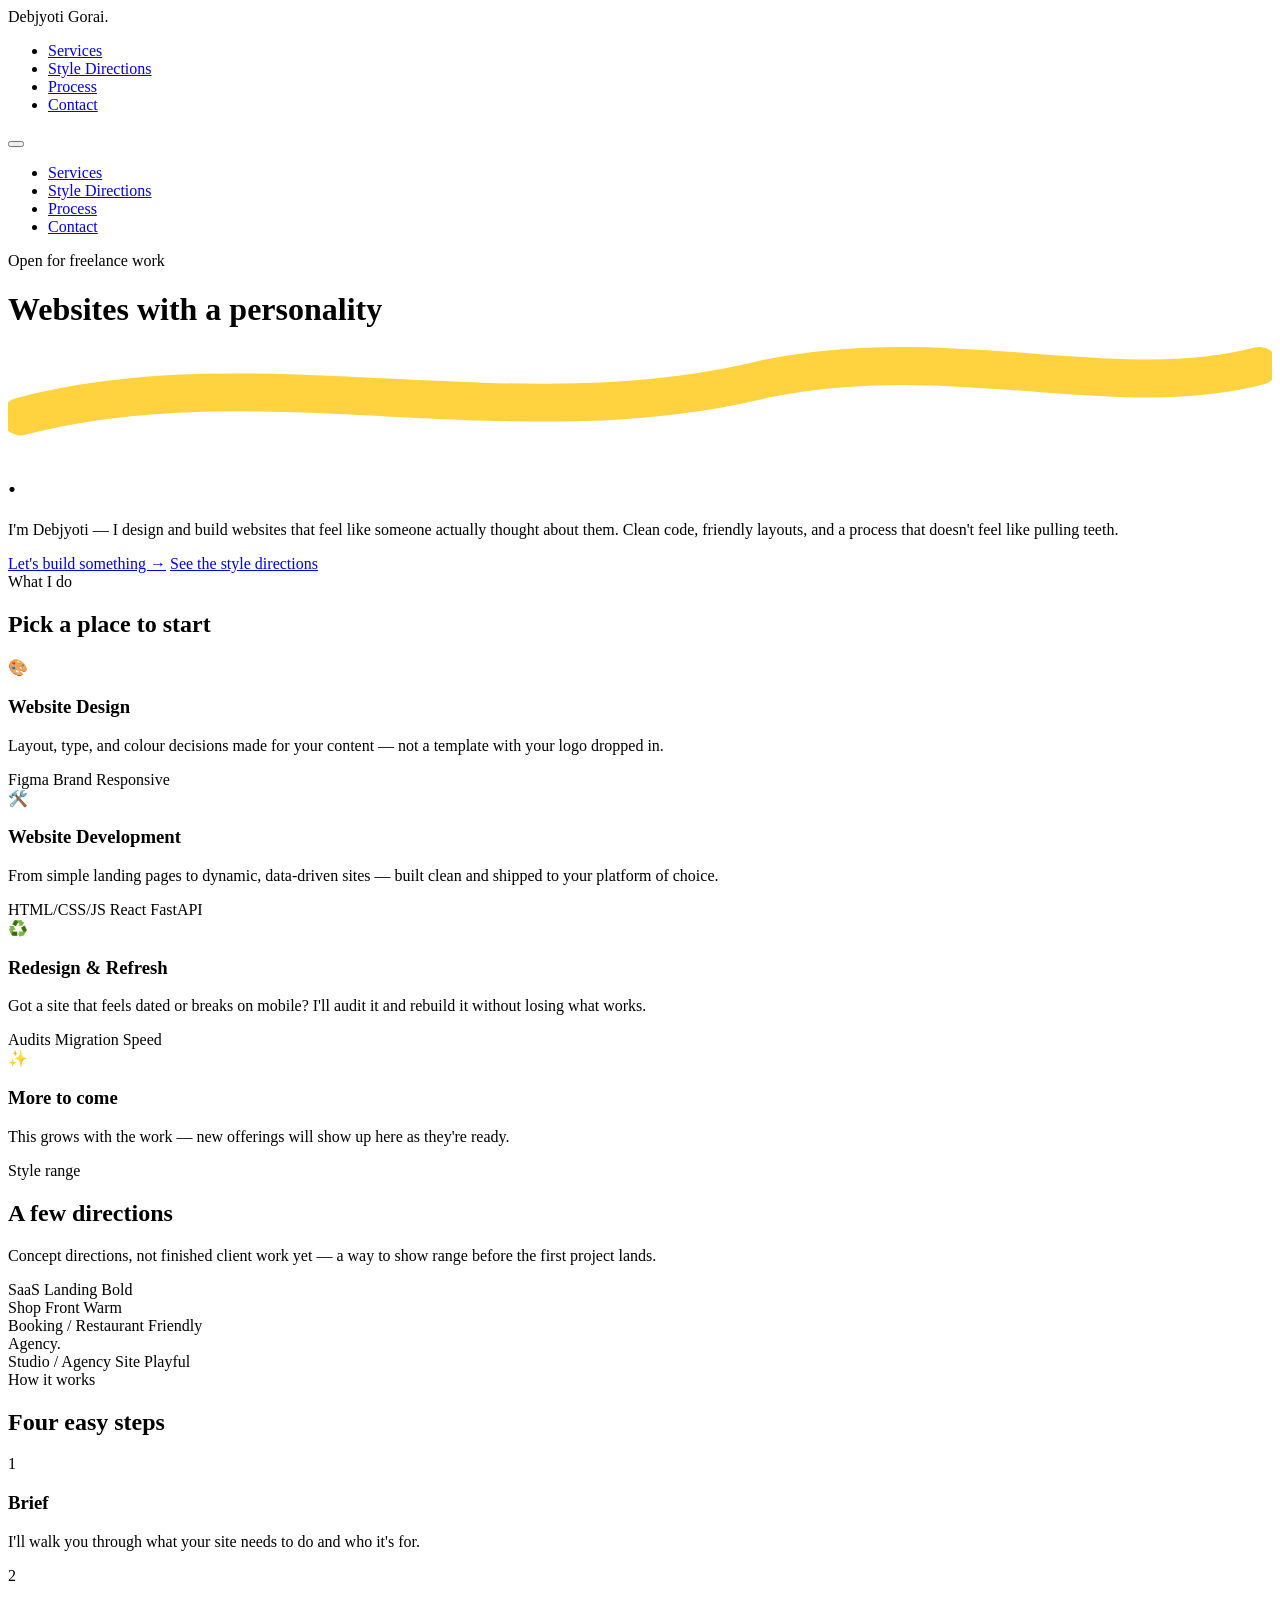
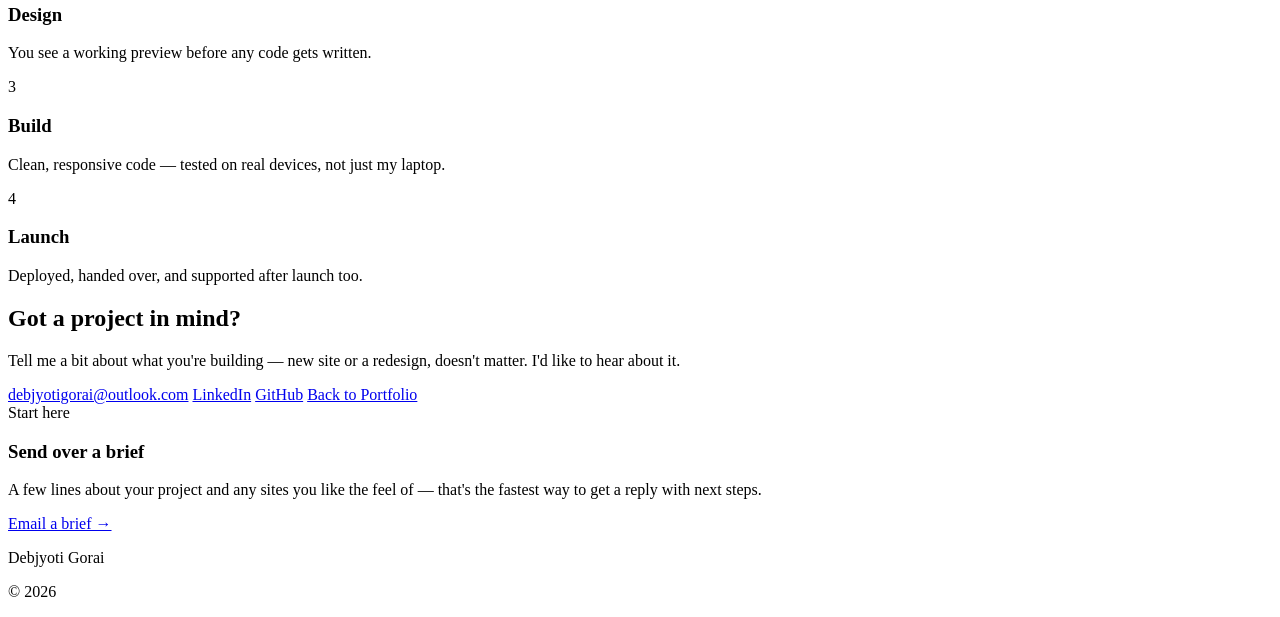
==== hire/index.html @ 3e77bfad "Add initial HTML structure for portfolio site" ====
<!DOCTYPE html>
<html lang="en">
<head>
    <meta charset="UTF-8">
    <meta name="viewport" content="width=device-width, initial-scale=1.0">
    <title>Debjyoti Gorai — Web Design &amp; Development</title>
    <link rel="stylesheet" href="styles.css">
    <link rel="preconnect" href="https://fonts.googleapis.com">
    <link rel="preconnect" href="https://fonts.gstatic.com" crossorigin>
    <link href="https://fonts.googleapis.com/css2?family=Baloo+2:wght@600;700;800&family=Plus+Jakarta+Sans:wght@400;500;600;700&display=swap" rel="stylesheet">
</head>
<body>

    <nav class="site-nav">
        <div class="nav-container">
            <span class="nav-mark">Debjyoti Gorai<span class="mark-dot">.</span></span>

            <ul class="nav-links">
                <li><a href="#services">Services</a></li>
                <li><a href="#directions">Style Directions</a></li>
                <li><a href="#process">Process</a></li>
                <li><a href="#contact">Contact</a></li>
            </ul>

            <button class="nav-hamburger" aria-label="Toggle menu" aria-expanded="false">
                <span></span><span></span><span></span>
            </button>

            <div class="nav-drawer" id="nav-drawer">
                <ul>
                    <li><a href="#services">Services</a></li>
                    <li><a href="#directions">Style Directions</a></li>
                    <li><a href="#process">Process</a></li>
                    <li><a href="#contact">Contact</a></li>
                </ul>
            </div>
        </div>
    </nav>

    <!-- ============================================================
         HERO
         ============================================================ -->
    <header class="hero">
        <div class="hero-blob b1"></div>
        <div class="hero-blob b2"></div>

        <div class="container hero-grid">
            <div>
                <span class="hero-eyebrow"><span class="dot"></span>Open for freelance work</span>
                <h1>
                    Websites with a
                    <span class="scribble-underline">
                        personality
                        <svg viewBox="0 0 200 20" preserveAspectRatio="none"><path d="M2,14 C40,4 80,18 120,8 C150,2 175,12 198,6" fill="none" stroke="#FFD23F" stroke-width="6" stroke-linecap="round"/></svg>
                    </span>.
                </h1>
                <p class="hero-sub">
                    I'm Debjyoti — I design and build websites that feel like
                    someone actually thought about them. Clean code, friendly
                    layouts, and a process that doesn't feel like pulling teeth.
                </p>
                <div class="hero-cta-row">
                    <a class="btn-doodle" href="#contact">Let's build something →</a>
                    <a class="btn-ghost" href="#directions">See the style directions</a>
                </div>
            </div>

            <div class="hero-art reveal">
                <div class="art-card card-1"></div>
                <div class="art-card card-2">
                    <div class="line"></div>
                    <div class="line"></div>
                </div>
                <div class="dot-cluster">
                    <span></span><span></span><span></span>
                </div>
            </div>
        </div>
    </header>

    <!-- ============================================================
         SERVICES
         ============================================================ -->
    <section id="services" class="panel">
        <div class="container">
            <div class="section-head">
                <span class="kicker">What I do</span>
                <h2>Pick a place to start</h2>
            </div>

            <div class="services-grid">

                <div class="sticky-card reveal">
                    <div class="service-emoji">🎨</div>
                    <h3>Website Design</h3>
                    <p>Layout, type, and colour decisions made for your content — not a template with your logo dropped in.</p>
                    <div class="service-tags">
                        <span>Figma</span>
                        <span>Brand</span>
                        <span>Responsive</span>
                    </div>
                </div>

                <div class="sticky-card reveal">
                    <div class="service-emoji">🛠️</div>
                    <h3>Website Development</h3>
                    <p>From simple landing pages to dynamic, data-driven sites — built clean and shipped to your platform of choice.</p>
                    <div class="service-tags">
                        <span>HTML/CSS/JS</span>
                        <span>React</span>
                        <span>FastAPI</span>
                    </div>
                </div>

                <div class="sticky-card reveal">
                    <div class="service-emoji">♻️</div>
                    <h3>Redesign &amp; Refresh</h3>
                    <p>Got a site that feels dated or breaks on mobile? I'll audit it and rebuild it without losing what works.</p>
                    <div class="service-tags">
                        <span>Audits</span>
                        <span>Migration</span>
                        <span>Speed</span>
                    </div>
                </div>

                <!-- Future service slot — duplicate this card and drop
                     .is-future when a new offering is ready to announce. -->
                <div class="sticky-card is-future reveal">
                    <div class="service-emoji">✨</div>
                    <h3>More to come</h3>
                    <p>This grows with the work — new offerings will show up here as they're ready.</p>
                </div>

            </div>
        </div>
    </section>

    <!-- ============================================================
         STYLE DIRECTIONS
         ============================================================ -->
    <section id="directions">
        <div class="container">
            <div class="section-head">
                <span class="kicker">Style range</span>
                <h2>A few directions</h2>
                <p class="section-disclaimer">Concept directions, not finished client work yet — a way to show range before the first project lands.</p>
            </div>

            <div class="work-grid">

                <div class="work-frame reveal">
                    <div class="frame-preview">
                        <div class="preview-mock mock-saas">
                            <div class="mock-nav"><div class="mock-dot"></div><div class="mock-bar"></div></div>
                            <div class="mock-body">
                                <div class="mock-headline">
                                    <div class="line"></div><div class="line"></div><div class="line"></div>
                                </div>
                                <div class="mock-blob"></div>
                            </div>
                        </div>
                    </div>
                    <div class="frame-info">
                        <span class="frame-title">SaaS Landing</span>
                        <span class="frame-tag">Bold</span>
                    </div>
                </div>

                <div class="work-frame reveal">
                    <div class="frame-preview">
                        <div class="preview-mock mock-shop">
                            <div class="mock-item"><div class="mock-img"></div><div class="mock-label"><div class="line"></div><div class="line"></div></div></div>
                            <div class="mock-item"><div class="mock-img"></div><div class="mock-label"><div class="line"></div><div class="line"></div></div></div>
                            <div class="mock-item"><div class="mock-img"></div><div class="mock-label"><div class="line"></div><div class="line"></div></div></div>
                        </div>
                    </div>
                    <div class="frame-info">
                        <span class="frame-title">Shop Front</span>
                        <span class="frame-tag">Warm</span>
                    </div>
                </div>

                <div class="work-frame reveal">
                    <div class="frame-preview">
                        <div class="preview-mock mock-booking">
                            <div class="mock-hero-strip"></div>
                            <div class="mock-booking-card">
                                <div class="line"></div>
                                <div class="line"></div>
                                <div class="mock-booking-btn"></div>
                            </div>
                        </div>
                    </div>
                    <div class="frame-info">
                        <span class="frame-title">Booking / Restaurant</span>
                        <span class="frame-tag">Friendly</span>
                    </div>
                </div>

                <div class="work-frame reveal">
                    <div class="frame-preview">
                        <div class="preview-mock mock-agency">
                            <div class="mock-top"><span class="mock-big">Agency.</span></div>
                            <div class="mock-bottom">
                                <div class="mock-chip"></div><div class="mock-chip"></div><div class="mock-chip"></div>
                            </div>
                        </div>
                    </div>
                    <div class="frame-info">
                        <span class="frame-title">Studio / Agency Site</span>
                        <span class="frame-tag">Playful</span>
                    </div>
                </div>

            </div>
        </div>
    </section>

    <!-- ============================================================
         PROCESS
         ============================================================ -->
    <section id="process" class="panel">
        <div class="container">
            <div class="section-head">
                <span class="kicker">How it works</span>
                <h2>Four easy steps</h2>
            </div>

            <div class="process-row">
                <div class="process-bubble reveal">
                    <div class="num-circle">1</div>
                    <h3>Brief</h3>
                    <p>I'll walk you through what your site needs to do and who it's for.</p>
                </div>
                <div class="process-bubble reveal">
                    <div class="num-circle">2</div>
                    <h3>Design</h3>
                    <p>You see a working preview before any code gets written.</p>
                </div>
                <div class="process-bubble reveal">
                    <div class="num-circle">3</div>
                    <h3>Build</h3>
                    <p>Clean, responsive code — tested on real devices, not just my laptop.</p>
                </div>
                <div class="process-bubble reveal">
                    <div class="num-circle">4</div>
                    <h3>Launch</h3>
                    <p>Deployed, handed over, and supported after launch too.</p>
                </div>
            </div>
        </div>
    </section>

    <!-- ============================================================
         CONTACT
         ============================================================ -->
    <section id="contact">
        <div class="container contact-wrap">
            <div class="contact-copy reveal">
                <h2>Got a project in mind?</h2>
                <p>Tell me a bit about what you're building — new site or a redesign, doesn't matter. I'd like to hear about it.</p>
                <div class="contact-links">
                    <a href="mailto:debjyotigorai@outlook.com"><span class="link-dot"></span>debjyotigorai@outlook.com</a>
                    <a href="https://linkedin.com/in/debjyoti-gorai-515956236/" target="_blank"><span class="link-dot"></span>LinkedIn</a>
                    <a href="https://github.com/goraidebjyoti" target="_blank"><span class="link-dot"></span>GitHub</a>
                    <a href="../index.html"><span class="link-dot"></span>Back to Portfolio</a>
                </div>
            </div>

            <div class="brief-card reveal">
                <span class="brief-kicker">Start here</span>
                <h3>Send over a brief</h3>
                <p>A few lines about your project and any sites you like the feel of — that's the fastest way to get a reply with next steps.</p>
                <a class="btn-doodle" href="mailto:debjyotigorai@outlook.com?subject=Project%20Brief">Email a brief →</a>
            </div>
        </div>
    </section>

    <footer class="site-footer">
        <div class="container footer-row">
            <p>Debjyoti Gorai</p>
            <p>&copy; 2026</p>
        </div>
    </footer>

    <script>
    const hamburger = document.querySelector('.nav-hamburger');
    const drawer    = document.getElementById('nav-drawer');

    hamburger.addEventListener('click', () => {
        const isOpen = drawer.classList.toggle('is-open');
        hamburger.classList.toggle('is-open', isOpen);
        hamburger.setAttribute('aria-expanded', isOpen);
    });

    drawer.querySelectorAll('a').forEach(link => {
        link.addEventListener('click', () => {
            drawer.classList.remove('is-open');
            hamburger.classList.remove('is-open');
        });
    });

    const revealObserver = new IntersectionObserver(entries => {
        entries.forEach(entry => {
            if (entry.isIntersecting) {
                entry.target.classList.add('is-visible');
                revealObserver.unobserve(entry.target);
            }
        });
    }, { threshold: 0.08, rootMargin: '0px 0px -40px 0px' });
    document.querySelectorAll('.reveal').forEach(el => revealObserver.observe(el));
    </script>

</body>
</html>
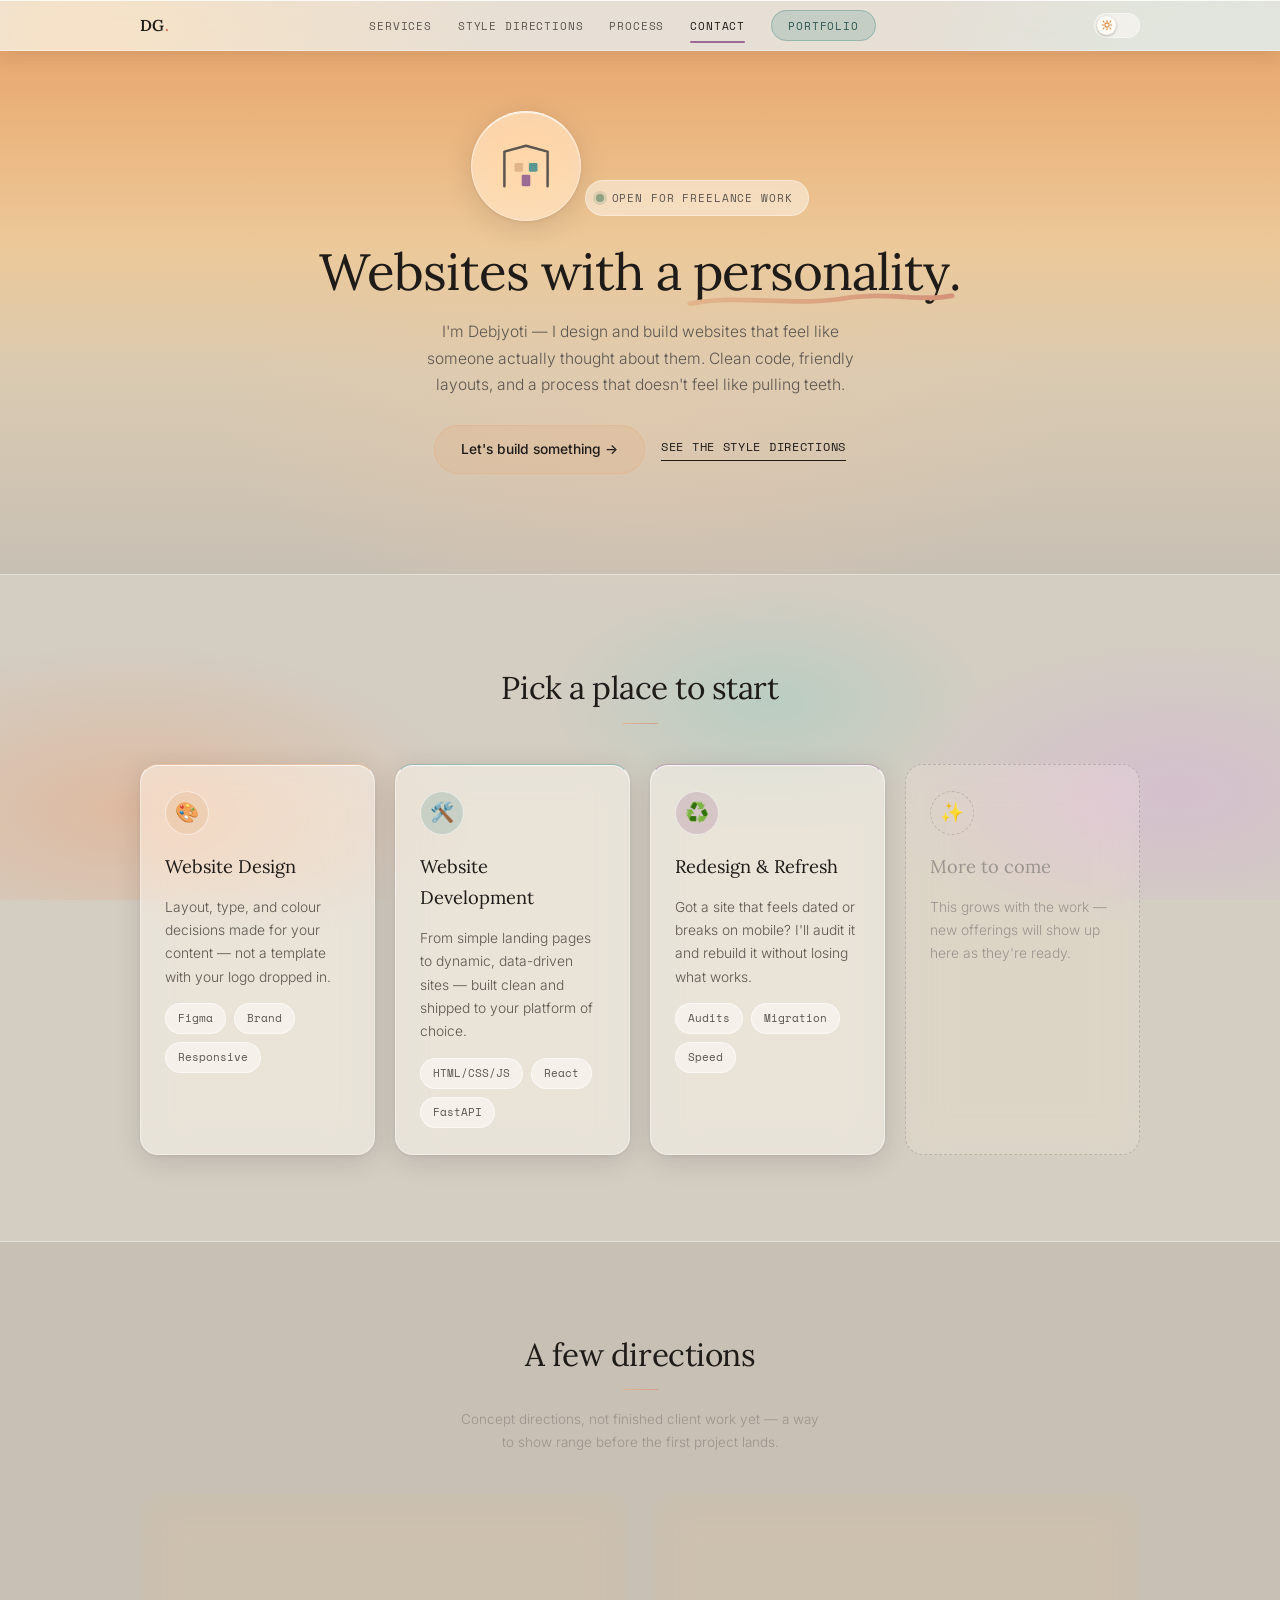
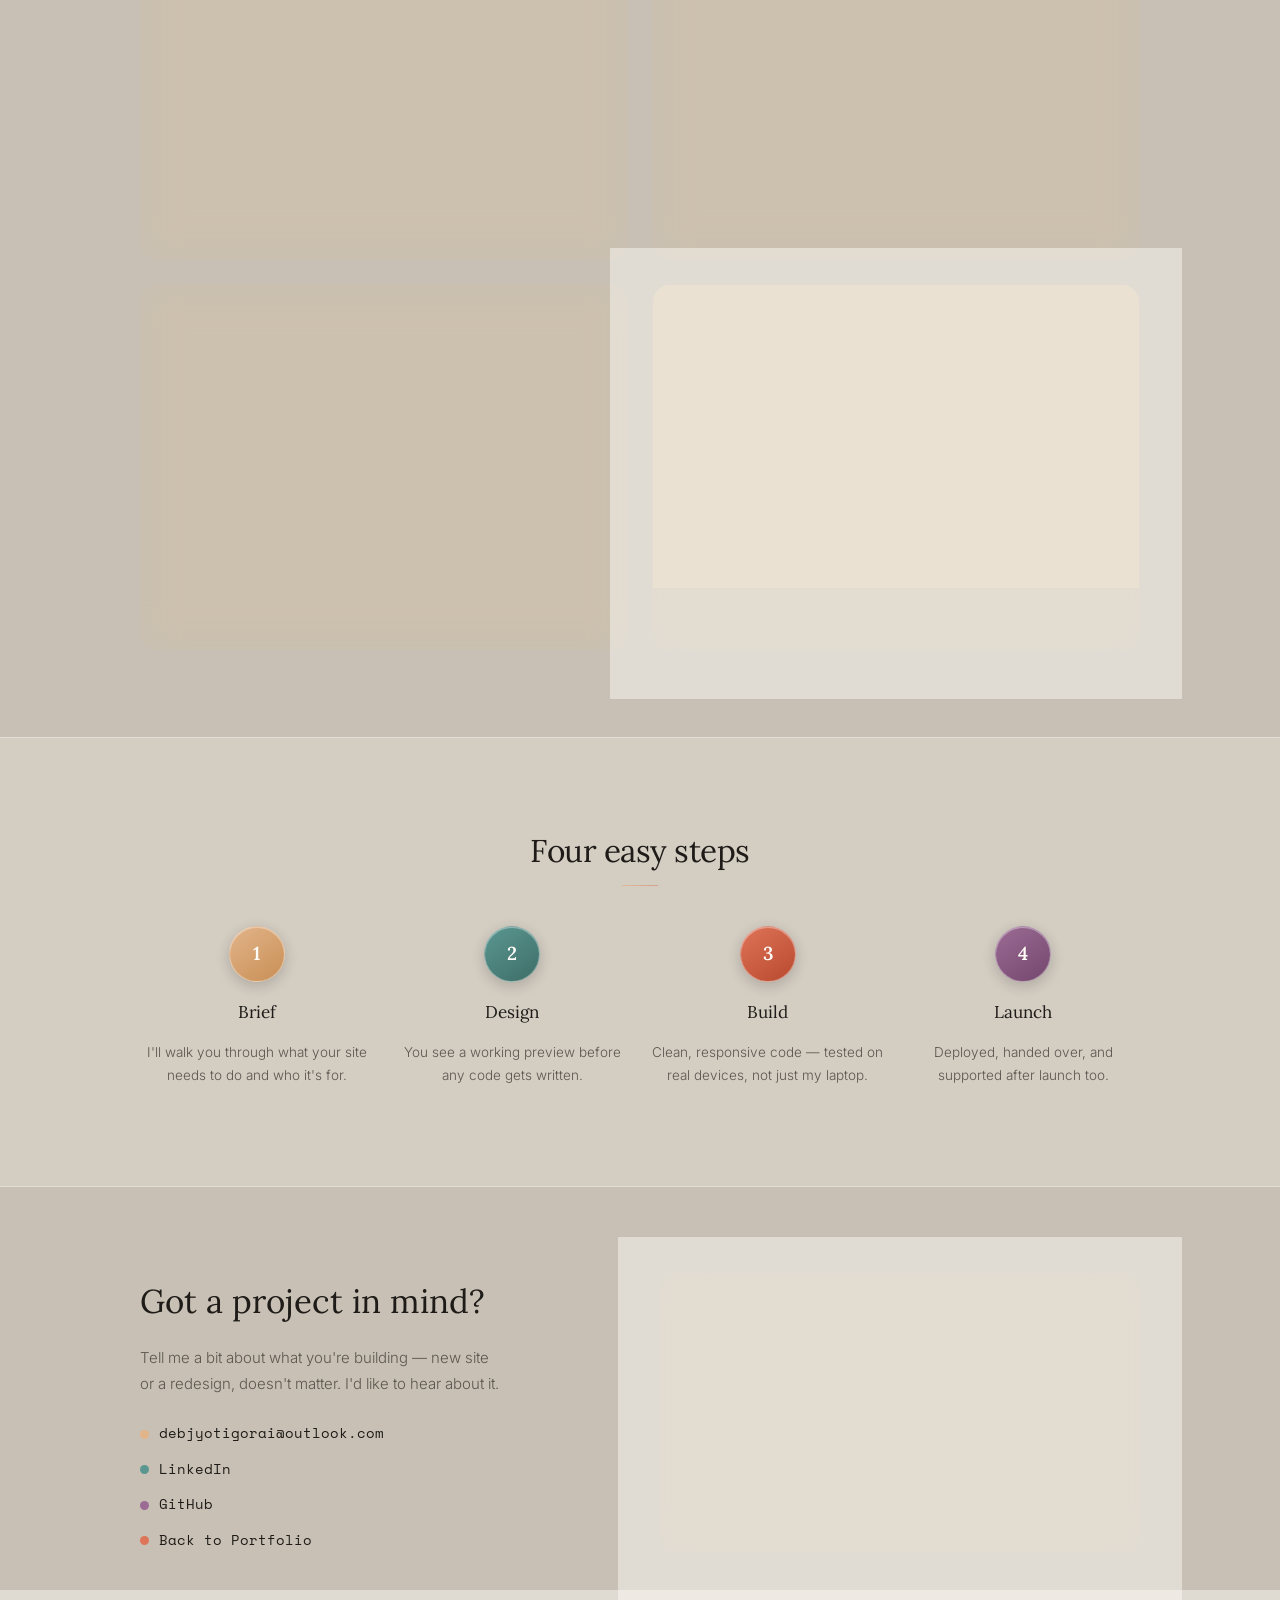
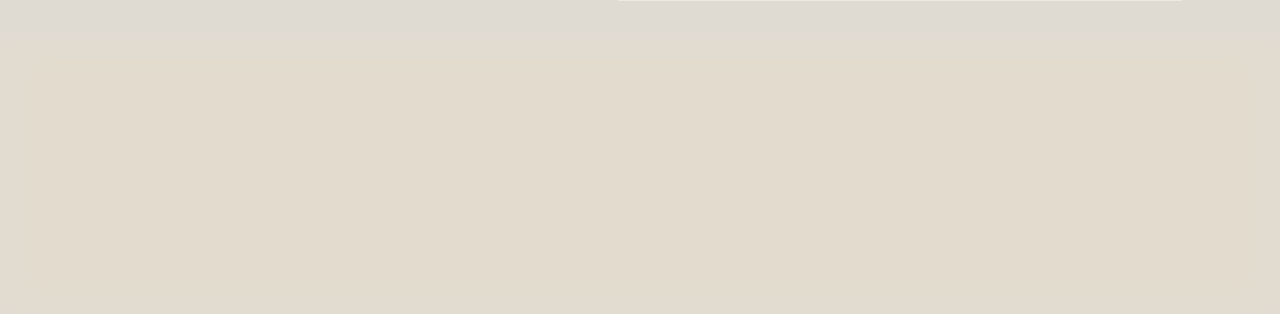
==== commit 72de95b5: "Add files via upload" ====
--- a/hire/index.html
+++ b/hire/index.html
@@ -7,20 +7,46 @@
     <link rel="stylesheet" href="styles.css">
     <link rel="preconnect" href="https://fonts.googleapis.com">
     <link rel="preconnect" href="https://fonts.gstatic.com" crossorigin>
-    <link href="https://fonts.googleapis.com/css2?family=Baloo+2:wght@600;700;800&family=Plus+Jakarta+Sans:wght@400;500;600;700&display=swap" rel="stylesheet">
+    <link href="https://fonts.googleapis.com/css2?family=Inter:wght@300;400;500;600&family=Lora:ital,wght@0,400;0,500;0,600;1,400&family=Space+Mono&display=swap" rel="stylesheet">
+    <link rel="icon"
+      href="data:image/svg+xml,<svg xmlns='http://www.w3.org/2000/svg' viewBox='0 0 100 100'><circle cx='50' cy='50' r='48' fill='%23111'/><text x='50' y='63' font-size='38' font-weight='600' text-anchor='middle' fill='white' font-family='Inter,Arial,sans-serif'>DG</text></svg>">
+
+    <!-- Set the theme before first paint so there's no light/dark flash -->
+    <script>
+    (function () {
+        var stored = localStorage.getItem('dg-theme');
+        var theme = stored || (window.matchMedia('(prefers-color-scheme: dark)').matches ? 'dark' : 'light');
+        document.documentElement.setAttribute('data-theme', theme);
+    })();
+    </script>
 </head>
 <body>
 
     <nav class="site-nav">
         <div class="nav-container">
-            <span class="nav-mark">Debjyoti Gorai<span class="mark-dot">.</span></span>
+            <span class="nav-logo">DG<span class="logo-dot">.</span></span>
 
             <ul class="nav-links">
                 <li><a href="#services">Services</a></li>
                 <li><a href="#directions">Style Directions</a></li>
                 <li><a href="#process">Process</a></li>
                 <li><a href="#contact">Contact</a></li>
+                <li><a href="../index.html" class="nav-back-link">Portfolio</a></li>
             </ul>
+
+            <button class="theme-toggle" id="theme-toggle" aria-label="Switch to dark mode" aria-pressed="false">
+                <span class="theme-toggle-track">
+                    <span class="theme-toggle-thumb">
+                        <svg class="icon-sun" viewBox="0 0 24 24" fill="none" stroke="currentColor" stroke-width="2.2" stroke-linecap="round">
+                            <circle cx="12" cy="12" r="4.2"/>
+                            <path d="M12 2.5v2.4M12 19.1v2.4M4.4 4.4l1.7 1.7M17.9 17.9l1.7 1.7M2.5 12h2.4M19.1 12h2.4M4.4 19.6l1.7-1.7M17.9 6.1l1.7-1.7"/>
+                        </svg>
+                        <svg class="icon-moon" viewBox="0 0 24 24" fill="currentColor">
+                            <path d="M20.4 14.7A8.6 8.6 0 1 1 9.3 3.6a7 7 0 0 0 11.1 11.1Z"/>
+                        </svg>
+                    </span>
+                </span>
+            </button>
 
             <button class="nav-hamburger" aria-label="Toggle menu" aria-expanded="false">
                 <span></span><span></span><span></span>
@@ -32,48 +58,42 @@
                     <li><a href="#directions">Style Directions</a></li>
                     <li><a href="#process">Process</a></li>
                     <li><a href="#contact">Contact</a></li>
+                    <li><a href="../index.html" class="nav-back-link">Portfolio</a></li>
                 </ul>
             </div>
         </div>
     </nav>
 
     <!-- ============================================================
-         HERO
+         HERO — centered single column, matching the portfolio's
+         hero-monogram / h1 / subtitle / contact-info rhythm exactly.
          ============================================================ -->
     <header class="hero">
-        <div class="hero-blob b1"></div>
-        <div class="hero-blob b2"></div>
-
-        <div class="container hero-grid">
-            <div>
-                <span class="hero-eyebrow"><span class="dot"></span>Open for freelance work</span>
-                <h1>
-                    Websites with a
-                    <span class="scribble-underline">
-                        personality
-                        <svg viewBox="0 0 200 20" preserveAspectRatio="none"><path d="M2,14 C40,4 80,18 120,8 C150,2 175,12 198,6" fill="none" stroke="#FFD23F" stroke-width="6" stroke-linecap="round"/></svg>
-                    </span>.
-                </h1>
-                <p class="hero-sub">
-                    I'm Debjyoti — I design and build websites that feel like
-                    someone actually thought about them. Clean code, friendly
-                    layouts, and a process that doesn't feel like pulling teeth.
-                </p>
-                <div class="hero-cta-row">
-                    <a class="btn-doodle" href="#contact">Let's build something →</a>
-                    <a class="btn-ghost" href="#directions">See the style directions</a>
-                </div>
-            </div>
-
-            <div class="hero-art reveal">
-                <div class="art-card card-1"></div>
-                <div class="art-card card-2">
-                    <div class="line"></div>
-                    <div class="line"></div>
-                </div>
-                <div class="dot-cluster">
-                    <span></span><span></span><span></span>
-                </div>
+        <div class="container">
+            <div class="hero-monogram reveal">
+                <svg viewBox="0 0 100 100" width="72" height="72">
+                    <path d="M20 78 L20 30 L50 22 L80 30 L80 78" fill="none" stroke="#5C5650" stroke-width="3.5" stroke-linecap="round" stroke-linejoin="round"/>
+                    <rect x="34" y="46" width="12" height="12" rx="2" fill="#E2B48A"/>
+                    <rect x="54" y="46" width="12" height="12" rx="2" fill="#5B9791"/>
+                    <rect x="44" y="62" width="12" height="16" rx="2" fill="#9B6B94"/>
+                </svg>
+            </div>
+            <span class="hero-eyebrow reveal"><span class="dot"></span>Open for freelance work</span>
+            <h1 class="reveal">
+                Websites with a
+                <span class="scribble-underline">
+                    personality
+                    <svg viewBox="0 0 200 20" preserveAspectRatio="none"><path d="M2,14 C40,4 80,18 120,8 C150,2 175,12 198,6" fill="none" stroke="url(#underline-grad)" stroke-width="5" stroke-linecap="round"/><defs><linearGradient id="underline-grad" x1="0" y1="0" x2="1" y2="0"><stop offset="0%" stop-color="#E2B48A"/><stop offset="100%" stop-color="#D4937A"/></linearGradient></defs></svg>
+                </span>.
+            </h1>
+            <p class="hero-sub reveal">
+                I'm Debjyoti — I design and build websites that feel like
+                someone actually thought about them. Clean code, friendly
+                layouts, and a process that doesn't feel like pulling teeth.
+            </p>
+            <div class="hero-cta-row reveal">
+                <a class="btn-pill btn-pill-amber" href="#contact">Let's build something →</a>
+                <a class="btn-text-link" href="#directions">See the style directions</a>
             </div>
         </div>
     </header>
@@ -84,13 +104,13 @@
     <section id="services" class="panel">
         <div class="container">
             <div class="section-head">
-                <span class="kicker">What I do</span>
                 <h2>Pick a place to start</h2>
+                <hr class="section-rule">
             </div>
 
             <div class="services-grid">
 
-                <div class="sticky-card reveal">
+                <div class="card service-card accent-amber reveal">
                     <div class="service-emoji">🎨</div>
                     <h3>Website Design</h3>
                     <p>Layout, type, and colour decisions made for your content — not a template with your logo dropped in.</p>
@@ -101,7 +121,7 @@
                     </div>
                 </div>
 
-                <div class="sticky-card reveal">
+                <div class="card service-card accent-teal reveal">
                     <div class="service-emoji">🛠️</div>
                     <h3>Website Development</h3>
                     <p>From simple landing pages to dynamic, data-driven sites — built clean and shipped to your platform of choice.</p>
@@ -112,7 +132,7 @@
                     </div>
                 </div>
 
-                <div class="sticky-card reveal">
+                <div class="card service-card accent-plum reveal">
                     <div class="service-emoji">♻️</div>
                     <h3>Redesign &amp; Refresh</h3>
                     <p>Got a site that feels dated or breaks on mobile? I'll audit it and rebuild it without losing what works.</p>
@@ -123,9 +143,9 @@
                     </div>
                 </div>
 
-                <!-- Future service slot — duplicate this card and drop
+                <!-- Future service slot — duplicate a card above and drop
                      .is-future when a new offering is ready to announce. -->
-                <div class="sticky-card is-future reveal">
+                <div class="card service-card is-future reveal">
                     <div class="service-emoji">✨</div>
                     <h3>More to come</h3>
                     <p>This grows with the work — new offerings will show up here as they're ready.</p>
@@ -141,14 +161,14 @@
     <section id="directions">
         <div class="container">
             <div class="section-head">
-                <span class="kicker">Style range</span>
                 <h2>A few directions</h2>
+                <hr class="section-rule">
                 <p class="section-disclaimer">Concept directions, not finished client work yet — a way to show range before the first project lands.</p>
             </div>
 
             <div class="work-grid">
 
-                <div class="work-frame reveal">
+                <div class="card work-frame reveal">
                     <div class="frame-preview">
                         <div class="preview-mock mock-saas">
                             <div class="mock-nav"><div class="mock-dot"></div><div class="mock-bar"></div></div>
@@ -162,25 +182,25 @@
                     </div>
                     <div class="frame-info">
                         <span class="frame-title">SaaS Landing</span>
-                        <span class="frame-tag">Bold</span>
-                    </div>
-                </div>
-
-                <div class="work-frame reveal">
+                        <span class="frame-tag tag-amber">Bold</span>
+                    </div>
+                </div>
+
+                <div class="card work-frame reveal">
                     <div class="frame-preview">
                         <div class="preview-mock mock-shop">
                             <div class="mock-item"><div class="mock-img"></div><div class="mock-label"><div class="line"></div><div class="line"></div></div></div>
-                            <div class="mock-item"><div class="mock-img"></div><div class="mock-label"><div class="line"></div><div class="line"></div></div></div>
+                            <div class="mock-item"><div class="mock-img alt"></div><div class="mock-label"><div class="line"></div><div class="line"></div></div></div>
                             <div class="mock-item"><div class="mock-img"></div><div class="mock-label"><div class="line"></div><div class="line"></div></div></div>
                         </div>
                     </div>
                     <div class="frame-info">
                         <span class="frame-title">Shop Front</span>
-                        <span class="frame-tag">Warm</span>
-                    </div>
-                </div>
-
-                <div class="work-frame reveal">
+                        <span class="frame-tag tag-rose">Warm</span>
+                    </div>
+                </div>
+
+                <div class="card work-frame reveal">
                     <div class="frame-preview">
                         <div class="preview-mock mock-booking">
                             <div class="mock-hero-strip"></div>
@@ -193,22 +213,22 @@
                     </div>
                     <div class="frame-info">
                         <span class="frame-title">Booking / Restaurant</span>
-                        <span class="frame-tag">Friendly</span>
-                    </div>
-                </div>
-
-                <div class="work-frame reveal">
+                        <span class="frame-tag tag-teal">Friendly</span>
+                    </div>
+                </div>
+
+                <div class="card work-frame reveal">
                     <div class="frame-preview">
                         <div class="preview-mock mock-agency">
                             <div class="mock-top"><span class="mock-big">Agency.</span></div>
                             <div class="mock-bottom">
-                                <div class="mock-chip"></div><div class="mock-chip"></div><div class="mock-chip"></div>
+                                <div class="mock-chip chip-a"></div><div class="mock-chip chip-b"></div><div class="mock-chip chip-c"></div>
                             </div>
                         </div>
                     </div>
                     <div class="frame-info">
                         <span class="frame-title">Studio / Agency Site</span>
-                        <span class="frame-tag">Playful</span>
+                        <span class="frame-tag tag-plum">Playful</span>
                     </div>
                 </div>
 
@@ -222,28 +242,28 @@
     <section id="process" class="panel">
         <div class="container">
             <div class="section-head">
-                <span class="kicker">How it works</span>
                 <h2>Four easy steps</h2>
+                <hr class="section-rule">
             </div>
 
             <div class="process-row">
                 <div class="process-bubble reveal">
-                    <div class="num-circle">1</div>
+                    <div class="num-circle circle-amber">1</div>
                     <h3>Brief</h3>
                     <p>I'll walk you through what your site needs to do and who it's for.</p>
                 </div>
                 <div class="process-bubble reveal">
-                    <div class="num-circle">2</div>
+                    <div class="num-circle circle-teal">2</div>
                     <h3>Design</h3>
                     <p>You see a working preview before any code gets written.</p>
                 </div>
                 <div class="process-bubble reveal">
-                    <div class="num-circle">3</div>
+                    <div class="num-circle circle-coral">3</div>
                     <h3>Build</h3>
                     <p>Clean, responsive code — tested on real devices, not just my laptop.</p>
                 </div>
                 <div class="process-bubble reveal">
-                    <div class="num-circle">4</div>
+                    <div class="num-circle circle-plum">4</div>
                     <h3>Launch</h3>
                     <p>Deployed, handed over, and supported after launch too.</p>
                 </div>
@@ -260,30 +280,54 @@
                 <h2>Got a project in mind?</h2>
                 <p>Tell me a bit about what you're building — new site or a redesign, doesn't matter. I'd like to hear about it.</p>
                 <div class="contact-links">
-                    <a href="mailto:debjyotigorai@outlook.com"><span class="link-dot"></span>debjyotigorai@outlook.com</a>
-                    <a href="https://linkedin.com/in/debjyoti-gorai-515956236/" target="_blank"><span class="link-dot"></span>LinkedIn</a>
-                    <a href="https://github.com/goraidebjyoti" target="_blank"><span class="link-dot"></span>GitHub</a>
-                    <a href="../index.html"><span class="link-dot"></span>Back to Portfolio</a>
-                </div>
-            </div>
-
-            <div class="brief-card reveal">
+                    <a href="mailto:debjyotigorai@outlook.com"><span class="link-dot dot-amber"></span>debjyotigorai@outlook.com</a>
+                    <a href="https://linkedin.com/in/debjyoti-gorai-515956236/" target="_blank"><span class="link-dot dot-teal"></span>LinkedIn</a>
+                    <a href="https://github.com/goraidebjyoti" target="_blank"><span class="link-dot dot-plum"></span>GitHub</a>
+                    <a href="../index.html"><span class="link-dot dot-coral"></span>Back to Portfolio</a>
+                </div>
+            </div>
+
+            <div class="card brief-card reveal">
                 <span class="brief-kicker">Start here</span>
                 <h3>Send over a brief</h3>
                 <p>A few lines about your project and any sites you like the feel of — that's the fastest way to get a reply with next steps.</p>
-                <a class="btn-doodle" href="mailto:debjyotigorai@outlook.com?subject=Project%20Brief">Email a brief →</a>
+                <a class="btn-pill btn-pill-coral" href="mailto:debjyotigorai@outlook.com?subject=Project%20Brief">Email a brief →</a>
             </div>
         </div>
     </section>
 
-    <footer class="site-footer">
-        <div class="container footer-row">
-            <p>Debjyoti Gorai</p>
-            <p>&copy; 2026</p>
+    <footer class="contact-footer">
+        <div class="container">
+            <h2 class="footer-logo">DG</h2>
+            <div class="footer-links">
+                <a href="mailto:debjyotigorai@outlook.com">Email</a>
+                <a href="https://linkedin.com/in/debjyoti-gorai-515956236/" target="_blank">LinkedIn</a>
+                <a href="https://github.com/goraidebjyoti" target="_blank">GitHub</a>
+                <a href="../index.html">Portfolio</a>
+            </div>
+            <p class="copyright">&copy; 2026 Debjyoti Gorai. All rights reserved.</p>
         </div>
     </footer>
 
     <script>
+    // ── Dark / light mode toggle ─────────────────────────────────
+    const themeToggle = document.getElementById('theme-toggle');
+
+    function setTheme(theme) {
+        document.documentElement.setAttribute('data-theme', theme);
+        localStorage.setItem('dg-theme', theme);
+        themeToggle.setAttribute('aria-pressed', theme === 'dark');
+        themeToggle.setAttribute('aria-label', theme === 'dark' ? 'Switch to light mode' : 'Switch to dark mode');
+    }
+    // Sync the toggle's aria state with whatever the pre-paint script set
+    setTheme(document.documentElement.getAttribute('data-theme') || 'light');
+
+    themeToggle.addEventListener('click', () => {
+        const current = document.documentElement.getAttribute('data-theme');
+        setTheme(current === 'dark' ? 'light' : 'dark');
+    });
+
+    // ── Hamburger menu ──────────────────────────────────────────
     const hamburger = document.querySelector('.nav-hamburger');
     const drawer    = document.getElementById('nav-drawer');
 
@@ -297,9 +341,11 @@
         link.addEventListener('click', () => {
             drawer.classList.remove('is-open');
             hamburger.classList.remove('is-open');
+            hamburger.setAttribute('aria-expanded', false);
         });
     });
 
+    // ── Scroll-reveal ────────────────────────────────────────────
     const revealObserver = new IntersectionObserver(entries => {
         entries.forEach(entry => {
             if (entry.isIntersecting) {
@@ -309,6 +355,23 @@
         });
     }, { threshold: 0.08, rootMargin: '0px 0px -40px 0px' });
     document.querySelectorAll('.reveal').forEach(el => revealObserver.observe(el));
+
+    // ── Nav scrollspy — underlines the current section's link ───
+    const navLinks = document.querySelectorAll('.nav-links a[href^="#"], .nav-drawer a[href^="#"]');
+    const sections = document.querySelectorAll('section[id]');
+
+    const spyObserver = new IntersectionObserver(entries => {
+        entries.forEach(entry => {
+            if (entry.isIntersecting) {
+                const id = entry.target.getAttribute('id');
+                navLinks.forEach(link => {
+                    link.classList.toggle('is-active', link.getAttribute('href') === '#' + id);
+                });
+            }
+        });
+    }, { rootMargin: '-45% 0px -45% 0px', threshold: 0 });
+
+    sections.forEach(section => spyObserver.observe(section));
     </script>
 
 </body>
--- a/hire/styles.css
+++ b/hire/styles.css
@@ -0,0 +1,952 @@
+/* ============================================================
+   styles.css  —  Debjyoti Gorai · Web Design & Development
+   Matches the main portfolio's glass system (Lora / Inter / Space
+   Mono, frosted cards, soft radial warmth) but opens the palette
+   up into a six-colour accent set — amber, rose, teal, plum,
+   coral, sage — so the page reads as the colourful, playful
+   sibling of the portfolio rather than a copy of it.
+   ============================================================ */
+
+html { scroll-behavior: smooth; }
+
+:root {
+    /* ---- shared base, inherited from the portfolio system ---- */
+    --bg-base:      #C8C0B4;
+
+    --text-primary:   #1E1B18;
+    --text-secondary: #5C5650;
+    --text-muted:     #9A948E;
+
+    --glass-fill:       rgba(255, 252, 248, 0.46);
+    --glass-fill-hover: rgba(255, 252, 248, 0.66);
+    --glass-fill-nav:   rgba(255, 252, 248, 0.52);
+    --glass-edge-top:   rgba(255, 255, 255, 0.82);
+    --glass-edge:       rgba(255, 255, 255, 0.36);
+    --glass-inset:      rgba(255, 255, 255, 0.72);
+    --glass-shadow:     0 6px 28px rgba(30,27,24,0.13), 0 1px 4px rgba(30,27,24,0.07);
+    --glass-shadow-h:   0 16px 44px rgba(30,27,24,0.17), 0 3px 10px rgba(30,27,24,0.09);
+    --blur-card:   blur(20px) saturate(1.5);
+    --blur-nav:    blur(30px) saturate(1.6);
+
+    --font-heading: 'Lora', serif;
+    --font-body:    'Inter', sans-serif;
+    --font-mono:    'Space Mono', monospace;
+
+    --radius-card: 18px;
+    --radius-pill: 32px;
+
+    /* ---- the six-colour accent system (new, colourful layer) ---- */
+    --acc-amber: #E2B48A;
+    --acc-rose:  #D4937A;
+    --acc-teal:  #5B9791;
+    --acc-plum:  #9B6B94;
+    --acc-coral: #DE7458;
+    --acc-sage:  #8FA083;
+
+    --acc-amber-soft: rgba(226, 180, 138, 0.30);
+    --acc-rose-soft:  rgba(212, 147, 122, 0.28);
+    --acc-teal-soft:  rgba(91, 151, 145, 0.24);
+    --acc-plum-soft:  rgba(155, 107, 148, 0.24);
+    --acc-coral-soft: rgba(222, 116, 88, 0.26);
+    --acc-sage-soft:  rgba(143, 160, 131, 0.26);
+
+    --nav-back-text: #2E5652;
+    --brief-kicker-text: #8A3F27;
+    --drawer-bg: rgb(216, 204, 196);
+}
+
+/* ============================================================
+   DARK MODE — same tokens, re-tuned for a dark surface. Accent
+   hues stay identical (brand consistency); only the neutrals,
+   glass alphas and a couple of hardcoded-contrast text colours
+   shift.
+   ============================================================ */
+[data-theme="dark"] {
+    --bg-base: #1C1916;
+
+    --text-primary:   #F2ECE2;
+    --text-secondary: #B9B0A4;
+    --text-muted:     #7C766D;
+
+    --glass-fill:       rgba(42, 37, 33, 0.55);
+    --glass-fill-hover: rgba(52, 46, 41, 0.72);
+    --glass-fill-nav:   rgba(24, 21, 19, 0.62);
+    --glass-edge-top:   rgba(255, 255, 255, 0.10);
+    --glass-edge:       rgba(255, 255, 255, 0.08);
+    --glass-inset:      rgba(255, 255, 255, 0.05);
+    --glass-shadow:     0 6px 28px rgba(0,0,0,0.45), 0 1px 4px rgba(0,0,0,0.30);
+    --glass-shadow-h:   0 16px 44px rgba(0,0,0,0.55), 0 3px 10px rgba(0,0,0,0.35);
+
+    --acc-amber-soft: rgba(226, 180, 138, 0.22);
+    --acc-rose-soft:  rgba(212, 147, 122, 0.20);
+    --acc-teal-soft:  rgba(91, 151, 145, 0.24);
+    --acc-plum-soft:  rgba(155, 107, 148, 0.24);
+    --acc-coral-soft: rgba(222, 116, 88, 0.24);
+    --acc-sage-soft:  rgba(143, 160, 131, 0.22);
+
+    --nav-back-text: #BFE3DD;
+    --brief-kicker-text: #FFCDB8;
+    --drawer-bg: #241F1B;
+}
+
+*, *::before, *::after { box-sizing: border-box; }
+
+body {
+    font-family: var(--font-body);
+    font-size: 15px;
+    font-weight: 300;
+    line-height: 1.7;
+    color: var(--text-primary);
+    margin: 0; padding: 0;
+    display: flex;
+    flex-direction: column;
+    min-height: 100vh;
+
+    background-color: var(--bg-base);
+    /* A wider colour spread than the portfolio's amber/rose-only wash —
+       teal and plum join the warm tones so the page feels like a more
+       vivid relative of the same family, not a duplicate. */
+    background-image:
+        radial-gradient(ellipse 65% 48% at  6%  6%,  #E7C9A0 0%, transparent 55%),
+        radial-gradient(ellipse 50% 40% at 95% 10%,  #BFD3CC 0%, transparent 50%),
+        radial-gradient(ellipse 60% 42% at 50% 46%,  #D8C2AE 0%, transparent 55%),
+        radial-gradient(ellipse 55% 38% at 10% 90%,  #D6A98A 0%, transparent 48%),
+        radial-gradient(ellipse 48% 36% at 92% 88%,  #C9AFC2 0%, transparent 46%),
+        radial-gradient(ellipse 40% 30% at 60% 78%,  #A9C0B4 0%, transparent 42%);
+    background-attachment: fixed;
+    transition: background-color 0.4s ease;
+}
+
+[data-theme="dark"] body {
+    background-image:
+        radial-gradient(ellipse 65% 48% at  6%  6%,  rgba(231, 201, 160, 0.16) 0%, transparent 55%),
+        radial-gradient(ellipse 50% 40% at 95% 10%,  rgba(191, 211, 204, 0.14) 0%, transparent 50%),
+        radial-gradient(ellipse 60% 42% at 50% 46%,  rgba(216, 194, 174, 0.10) 0%, transparent 55%),
+        radial-gradient(ellipse 55% 38% at 10% 90%,  rgba(214, 169, 138, 0.14) 0%, transparent 48%),
+        radial-gradient(ellipse 48% 36% at 92% 88%,  rgba(201, 175, 194, 0.13) 0%, transparent 46%),
+        radial-gradient(ellipse 40% 30% at 60% 78%,  rgba(169, 192, 180, 0.12) 0%, transparent 42%);
+}
+
+h1, h2, h3 {
+    font-family: var(--font-heading);
+    font-weight: 400;
+    color: var(--text-primary);
+    margin-top: 0;
+}
+
+.container {
+    width: 90%;
+    max-width: 1040px;
+    margin: auto;
+    padding: 20px;
+}
+
+@keyframes fadeUp {
+    from { opacity: 0; transform: translateY(18px); }
+    to   { opacity: 1; transform: translateY(0); }
+}
+
+.reveal {
+    opacity: 0;
+    transform: translateY(22px);
+    transition: opacity 0.55s ease, transform 0.55s ease;
+}
+.reveal.is-visible {
+    opacity: 1;
+    transform: translateY(0);
+}
+
+/* ============================================================
+   NAVIGATION
+   ============================================================ */
+.site-nav {
+    position: sticky;
+    top: 0;
+    z-index: 100;
+    background: var(--glass-fill-nav);
+    backdrop-filter: var(--blur-nav);
+    -webkit-backdrop-filter: var(--blur-nav);
+    border-bottom: 1px solid var(--glass-edge);
+    box-shadow:
+        0 1px 0 var(--glass-edge-top) inset,
+        0 4px 20px rgba(30,27,24,0.10);
+    transition: background 0.4s ease, border-color 0.4s ease;
+}
+
+.nav-container {
+    width: 90%;
+    max-width: 1040px;
+    margin: auto;
+    padding: 0 20px;
+    height: 50px;
+    display: flex;
+    align-items: center;
+    justify-content: space-between;
+    position: relative;
+}
+
+.nav-logo {
+    font-family: var(--font-heading);
+    font-size: 1.05em;
+    font-weight: 600;
+    color: var(--text-primary);
+    letter-spacing: 0.02em;
+    flex-shrink: 0;
+}
+.logo-dot { color: var(--acc-coral); }
+
+.nav-links {
+    list-style: none;
+    margin: 0; padding: 0;
+    display: flex;
+    gap: 26px;
+    align-items: center;
+}
+
+.nav-links a {
+    position: relative;
+    font-family: var(--font-mono);
+    font-size: 0.70em;
+    text-transform: uppercase;
+    letter-spacing: 0.08em;
+    color: var(--text-secondary);
+    text-decoration: none;
+    transition: color 0.2s;
+    padding-bottom: 6px;
+}
+.nav-links a:hover { color: var(--text-primary); }
+
+/* ── Selected / hovered indicator line, colour-matched per
+   section so each link keeps its section's accent identity ── */
+.nav-links a::after {
+    content: '';
+    position: absolute;
+    left: 0;
+    right: 0;
+    bottom: -3px;
+    height: 2px;
+    border-radius: 2px;
+    background: var(--acc-amber);
+    transform: scaleX(0);
+    transform-origin: left;
+    transition: transform 0.25s ease;
+}
+.nav-links li:nth-child(1) a::after { background: var(--acc-amber); }
+.nav-links li:nth-child(2) a::after { background: var(--acc-teal); }
+.nav-links li:nth-child(3) a::after { background: var(--acc-coral); }
+.nav-links li:nth-child(4) a::after { background: var(--acc-plum); }
+
+.nav-links a:hover::after,
+.nav-links a.is-active::after { transform: scaleX(1); }
+.nav-links a.is-active { color: var(--text-primary); }
+
+.nav-back-link {
+    background: var(--acc-teal-soft);
+    border: 1px solid rgba(91, 151, 145, 0.45);
+    color: var(--nav-back-text) !important;
+    padding: 7px 16px;
+    border-radius: 999px;
+    transition: background 0.2s, border-color 0.2s;
+}
+.nav-back-link:hover {
+    background: rgba(91, 151, 145, 0.42);
+    border-color: rgba(91, 151, 145, 0.65);
+}
+/* The pill link never gets the underline treatment above */
+.nav-back-link::after { display: none; content: none; }
+
+/* ── Dark / light mode toggle ────────────────────────────── */
+.theme-toggle {
+    background: none;
+    border: none;
+    padding: 0;
+    margin-left: 18px;
+    cursor: pointer;
+    flex-shrink: 0;
+    -webkit-tap-highlight-color: transparent;
+}
+.theme-toggle-track {
+    display: flex;
+    align-items: center;
+    width: 46px;
+    height: 25px;
+    padding: 2px;
+    border-radius: 999px;
+    background: var(--glass-fill-nav);
+    border: 1px solid var(--glass-edge);
+    transition: background 0.3s ease, border-color 0.3s ease;
+}
+.theme-toggle-thumb {
+    display: flex;
+    align-items: center;
+    justify-content: center;
+    width: 19px;
+    height: 19px;
+    border-radius: 50%;
+    background: #FFFCF8;
+    box-shadow: 0 1px 3px rgba(30,27,24,0.30);
+    transform: translateX(0);
+    transition: transform 0.3s ease, background 0.3s ease;
+}
+[data-theme="dark"] .theme-toggle-thumb {
+    transform: translateX(21px);
+    background: #2E2A25;
+}
+.theme-toggle-thumb svg { width: 12px; height: 12px; }
+.icon-sun  { color: #D98A3D; display: block; }
+.icon-moon { color: #F2ECE2; display: none; }
+[data-theme="dark"] .icon-sun  { display: none; }
+[data-theme="dark"] .icon-moon { display: block; }
+
+.nav-hamburger {
+    display: none;
+    flex-direction: column;
+    justify-content: center;
+    align-items: center;
+    gap: 5px;
+    width: 36px;
+    height: 36px;
+    cursor: pointer;
+    background: none;
+    border: none;
+    padding: 0;
+    -webkit-tap-highlight-color: transparent;
+}
+.nav-hamburger span {
+    display: block;
+    width: 22px;
+    height: 1.5px;
+    background: var(--text-primary);
+    border-radius: 2px;
+    transition: transform 0.3s ease, opacity 0.3s ease;
+}
+.nav-hamburger.is-open span:nth-child(1) { transform: translateY(6.5px) rotate(45deg); }
+.nav-hamburger.is-open span:nth-child(2) { opacity: 0; }
+.nav-hamburger.is-open span:nth-child(3) { transform: translateY(-6.5px) rotate(-45deg); }
+
+.nav-drawer {
+    display: none;
+    position: absolute;
+    top: 100%;
+    right: 0;
+    left: auto;
+    min-width: 200px;
+    background: var(--drawer-bg);
+    border: 1px solid var(--glass-edge);
+    border-top: none;
+    border-radius: 0 0 0 16px;
+    box-shadow: 0 10px 28px rgba(30,27,24,0.22);
+    padding: 8px 0 16px;
+    z-index: 99;
+    transition: background 0.4s ease;
+}
+.nav-drawer.is-open { display: block; }
+.nav-drawer ul {
+    list-style: none;
+    margin: 0; padding: 0;
+    display: flex;
+    flex-direction: column;
+}
+.nav-drawer ul li a {
+    position: relative;
+    display: block;
+    padding: 10px 20px;
+    font-family: var(--font-mono);
+    font-size: 0.76em;
+    text-transform: uppercase;
+    letter-spacing: 0.09em;
+    color: var(--text-secondary);
+    text-decoration: none;
+    text-align: right;
+    transition: color 0.15s, background 0.15s;
+}
+.nav-drawer ul li a:hover { color: var(--text-primary); background: rgba(255,252,248,0.18); }
+
+/* ── Same selected-line treatment, mirrored for the right-aligned
+   drawer items ── */
+.nav-drawer ul li a::after {
+    content: '';
+    position: absolute;
+    left: 20px;
+    right: 20px;
+    bottom: 4px;
+    height: 2px;
+    border-radius: 2px;
+    background: var(--acc-amber);
+    transform: scaleX(0);
+    transform-origin: right;
+    transition: transform 0.25s ease;
+}
+.nav-drawer ul li:nth-child(1) a::after { background: var(--acc-amber); }
+.nav-drawer ul li:nth-child(2) a::after { background: var(--acc-teal); }
+.nav-drawer ul li:nth-child(3) a::after { background: var(--acc-coral); }
+.nav-drawer ul li:nth-child(4) a::after { background: var(--acc-plum); }
+
+.nav-drawer ul li a:hover::after,
+.nav-drawer ul li a.is-active::after { transform: scaleX(1); }
+.nav-drawer ul li a.is-active { color: var(--text-primary); }
+
+.nav-drawer .nav-back-link {
+    display: block;
+    color: var(--nav-back-text) !important;
+    background: rgba(91, 151, 145, 0.30);
+    border: 1px solid rgba(91, 151, 145, 0.45);
+    margin: 14px 16px 6px;
+    padding: 12px 20px !important;
+    border-radius: 999px;
+    text-align: center !important;
+    font-weight: 600;
+    position: relative;
+}
+.nav-drawer .nav-back-link:hover { background: rgba(91, 151, 145, 0.48); }
+.nav-drawer .nav-back-link::after { display: none; content: none; }
+
+/* ============================================================
+   HERO — centered single column, matching the portfolio's hero
+   rhythm exactly: monogram circle, h1, subtitle, cta row.
+   ============================================================ */
+.hero {
+    position: relative;
+    padding: 40px 0 80px;
+    text-align: center;
+    overflow: hidden;
+    background: linear-gradient(
+        to bottom,
+        #E8A870 0%,
+        #EBB882 18%,
+        #ECC99A 38%,
+        rgba(232, 210, 175, 0.55) 62%,
+        rgba(220, 200, 165, 0.0) 100%
+    );
+    transition: background 0.4s ease;
+}
+
+[data-theme="dark"] .hero {
+    background: linear-gradient(
+        to bottom,
+        #4A3A25 0%,
+        #3E301F 18%,
+        #34291B 38%,
+        rgba(48, 40, 30, 0.5) 62%,
+        rgba(30, 25, 20, 0) 100%
+    );
+}
+
+.hero-monogram {
+    display: inline-flex;
+    align-items: center;
+    justify-content: center;
+    width: 110px; height: 110px;
+    border-radius: 50%;
+    background: var(--glass-fill);
+    backdrop-filter: var(--blur-card);
+    -webkit-backdrop-filter: var(--blur-card);
+    border: 1px solid var(--glass-edge);
+    border-top-color: var(--glass-edge-top);
+    box-shadow: var(--glass-shadow), 0 1px 0 var(--glass-inset) inset;
+    margin-bottom: 22px;
+}
+
+.hero-eyebrow {
+    display: inline-flex;
+    align-items: center;
+    gap: 8px;
+    font-family: var(--font-mono);
+    font-size: 0.72em;
+    text-transform: uppercase;
+    letter-spacing: 0.08em;
+    color: var(--text-secondary);
+    background: var(--glass-fill);
+    backdrop-filter: blur(10px);
+    -webkit-backdrop-filter: blur(10px);
+    border: 1px solid var(--glass-edge);
+    border-radius: 999px;
+    padding: 8px 16px 8px 10px;
+    margin-bottom: 22px;
+}
+.hero-eyebrow .dot {
+    width: 8px; height: 8px;
+    border-radius: 50%;
+    background: var(--acc-sage);
+    box-shadow: 0 0 0 3px var(--acc-sage-soft);
+}
+
+.hero h1 {
+    font-size: 3.4em;
+    line-height: 1.14;
+    letter-spacing: -0.02em;
+    margin-bottom: 18px;
+}
+
+.scribble-underline {
+    position: relative;
+    display: inline-block;
+}
+.scribble-underline svg {
+    position: absolute;
+    left: -2%;
+    bottom: -0.16em;
+    width: 104%;
+    height: 0.38em;
+    overflow: visible;
+}
+
+.hero-sub {
+    font-size: 1.04em;
+    color: var(--text-secondary);
+    max-width: 46ch;
+    margin: 0 auto 26px;
+}
+
+.hero-cta-row {
+    display: flex;
+    gap: 16px;
+    align-items: center;
+    justify-content: center;
+    flex-wrap: wrap;
+}
+
+/* ---- flat pill buttons, matching the portfolio's nav-hire-link
+   treatment (tinted fill + soft border, no glow/gradient) ---- */
+.btn-pill {
+    display: inline-flex;
+    align-items: center;
+    gap: 8px;
+    font-family: var(--font-body);
+    font-weight: 500;
+    font-size: 0.92em;
+    color: var(--text-primary);
+    text-decoration: none;
+    padding: 12px 26px;
+    border-radius: 999px;
+    border: 1px solid transparent;
+    transition: background 0.2s, border-color 0.2s, transform 0.2s;
+}
+.btn-pill:hover { transform: translateY(-1px); }
+
+.btn-pill-amber {
+    background: var(--acc-amber-soft);
+    border-color: rgba(226, 180, 138, 0.65);
+}
+.btn-pill-amber:hover { background: rgba(226, 180, 138, 0.48); }
+
+.btn-pill-coral {
+    background: var(--acc-coral-soft);
+    border-color: rgba(222, 116, 88, 0.55);
+}
+.btn-pill-coral:hover { background: rgba(222, 116, 88, 0.40); }
+
+.btn-text-link {
+    font-family: var(--font-mono);
+    font-size: 0.78em;
+    text-transform: uppercase;
+    letter-spacing: 0.06em;
+    text-decoration: none;
+    color: var(--text-primary);
+    border-bottom: 1px solid var(--text-primary);
+    padding-bottom: 3px;
+    transition: opacity 0.2s;
+}
+.btn-text-link:hover { opacity: 0.6; }
+
+/* ============================================================
+   SECTIONS — shared
+   ============================================================ */
+section { padding: 66px 0; }
+
+.panel {
+    background: rgba(255, 252, 248, 0.20);
+    border-top: 1px solid var(--glass-edge);
+    border-bottom: 1px solid var(--glass-edge);
+    transition: background 0.4s ease;
+}
+[data-theme="dark"] .panel {
+    background: rgba(0, 0, 0, 0.14);
+}
+
+.section-head {
+    text-align: center;
+    margin-bottom: 40px;
+}
+.section-head h2 {
+    font-size: 2.1em;
+    letter-spacing: -0.015em;
+    margin-bottom: 8px;
+}
+.section-rule {
+    display: block;
+    width: 36px;
+    height: 1px;
+    background: linear-gradient(90deg, var(--acc-amber), var(--acc-rose));
+    margin: 0 auto;
+    border: none;
+    opacity: 0.75;
+}
+.section-disclaimer {
+    font-size: 0.9em;
+    color: var(--text-muted);
+    margin: 18px auto 0;
+    max-width: 46ch;
+}
+
+/* ============================================================
+   GLASS CARD (shared component, matches portfolio .card)
+   ============================================================ */
+.card {
+    background: var(--glass-fill);
+    backdrop-filter: var(--blur-card);
+    -webkit-backdrop-filter: var(--blur-card);
+    border: 1px solid var(--glass-edge);
+    border-top-color: var(--glass-edge-top);
+    border-radius: var(--radius-card);
+    box-shadow: var(--glass-shadow), 0 1px 0 var(--glass-inset) inset;
+    transition: background 0.35s ease, transform 0.35s ease,
+                box-shadow 0.35s ease, border-top-color 0.35s ease;
+}
+.card:hover {
+    background: var(--glass-fill-hover);
+    transform: translateY(-4px);
+    box-shadow: var(--glass-shadow-h), 0 1px 0 rgba(255,255,255,0.90) inset;
+    border-top-color: rgba(255,255,255,0.92);
+}
+[data-theme="dark"] .card:hover {
+    border-top-color: rgba(255,255,255,0.22);
+}
+
+/* ============================================================
+   SERVICES
+   ============================================================ */
+.services-grid {
+    display: grid;
+    grid-template-columns: repeat(4, 1fr);
+    gap: 20px;
+}
+
+.service-card { padding: 26px 24px; }
+
+.service-emoji {
+    font-size: 1.3em;
+    display: inline-flex;
+    align-items: center;
+    justify-content: center;
+    width: 44px; height: 44px;
+    border-radius: 50%;
+    margin-bottom: 16px;
+    border: 1px solid rgba(255,255,255,0.55);
+}
+
+.accent-amber .service-emoji { background: var(--acc-amber-soft); }
+.accent-teal  .service-emoji { background: var(--acc-teal-soft); }
+.accent-plum  .service-emoji { background: var(--acc-plum-soft); }
+
+.accent-amber { border-top-color: rgba(226, 180, 138, 0.65); }
+.accent-teal  { border-top-color: rgba(91, 151, 145, 0.55); }
+.accent-plum  { border-top-color: rgba(155, 107, 148, 0.55); }
+
+.service-card h3 { font-size: 1.22em; margin-bottom: 8px; }
+.service-card p { color: var(--text-secondary); font-size: 0.92em; margin-bottom: 14px; }
+
+.service-tags { display: flex; flex-wrap: wrap; gap: 8px; }
+.service-tags span {
+    font-family: var(--font-mono);
+    font-size: 0.74em;
+    color: var(--text-secondary);
+    background: rgba(255, 252, 248, 0.55);
+    border: 1px solid rgba(255,255,255,0.55);
+    border-radius: 999px;
+    padding: 5px 12px;
+}
+[data-theme="dark"] .service-tags span {
+    background: rgba(255, 252, 248, 0.08);
+    border-color: rgba(255,255,255,0.14);
+}
+
+.service-card.is-future {
+    background: rgba(255, 252, 248, 0.16);
+    border: 1px dashed rgba(154, 148, 142, 0.5);
+    box-shadow: none;
+}
+.service-card.is-future:hover { transform: none; box-shadow: none; background: rgba(255, 252, 248, 0.22); }
+.service-card.is-future .service-emoji { background: transparent; border: 1px dashed rgba(154, 148, 142, 0.5); }
+.service-card.is-future h3, .service-card.is-future p { color: var(--text-muted); }
+[data-theme="dark"] .service-card.is-future {
+    background: rgba(0, 0, 0, 0.14);
+}
+[data-theme="dark"] .service-card.is-future:hover {
+    background: rgba(0, 0, 0, 0.20);
+}
+
+/* ============================================================
+   STYLE DIRECTIONS — glass frames, colour-coded tags
+   ============================================================ */
+.work-grid {
+    display: grid;
+    grid-template-columns: repeat(2, 1fr);
+    gap: 24px;
+}
+
+.work-frame { overflow: hidden; padding: 0; }
+
+.frame-preview {
+    aspect-ratio: 16 / 10;
+    position: relative;
+    border-bottom: 1px solid var(--glass-edge);
+}
+.frame-preview .preview-mock { position: absolute; inset: 0; }
+
+.frame-info {
+    padding: 16px 22px;
+    display: flex;
+    justify-content: space-between;
+    align-items: center;
+}
+.frame-title {
+    font-family: var(--font-heading);
+    font-size: 1.12em;
+    color: var(--text-primary);
+}
+.frame-tag {
+    font-family: var(--font-mono);
+    font-size: 0.72em;
+    padding: 4px 13px;
+    border-radius: 999px;
+    color: var(--text-primary);
+}
+.tag-amber { background: var(--acc-amber-soft); }
+.tag-rose  { background: var(--acc-rose-soft); }
+.tag-teal  { background: var(--acc-teal-soft); }
+.tag-plum  { background: var(--acc-plum-soft); }
+
+/* ── Mini mockup styles, recoloured into the accent system.
+   These represent independent hypothetical designs (a SaaS site,
+   a shop, a booking page, an agency site) so they intentionally
+   keep their own fixed palettes regardless of site-wide theme. ── */
+.mock-saas { background: #2A2620; display: flex; flex-direction: column; }
+.mock-saas .mock-nav { height: 18%; display: flex; align-items: center; padding: 0 6%; gap: 8px; }
+.mock-saas .mock-dot { width: 9px; height: 9px; border-radius: 50%; background: var(--acc-coral); }
+.mock-saas .mock-bar { height: 6px; width: 28%; background: rgba(255,255,255,0.2); border-radius: 4px; }
+.mock-saas .mock-body { flex: 1; display: flex; align-items: center; gap: 16px; padding: 0 6%; }
+.mock-saas .mock-headline { width: 45%; }
+.mock-saas .mock-headline .line { height: 12px; background: rgba(255,252,248,0.85); border-radius: 4px; margin-bottom: 8px; }
+.mock-saas .mock-headline .line:nth-child(2) { width: 65%; }
+.mock-saas .mock-headline .line:nth-child(3) { width: 45%; background: var(--acc-coral); height: 26px; margin-top: 12px; border-radius: 999px; }
+.mock-saas .mock-blob { flex: 1; height: 55%; background: linear-gradient(140deg, var(--acc-amber), var(--acc-coral)); border-radius: 45% 55% 60% 40%/50% 45% 55% 50%; }
+
+.mock-shop { background: #F4ECDF; display: grid; grid-template-columns: repeat(3,1fr); gap: 4%; padding: 8%; }
+.mock-shop .mock-item { display: flex; flex-direction: column; }
+.mock-shop .mock-img { flex: 1; border-radius: 14px; background: linear-gradient(135deg, var(--acc-amber), var(--acc-rose)); }
+.mock-shop .mock-img.alt { background: linear-gradient(135deg, var(--acc-sage), var(--acc-teal)); }
+.mock-shop .mock-label { padding-top: 8px; }
+.mock-shop .mock-label .line { height: 6px; background: rgba(30,27,24,0.18); border-radius: 4px; }
+.mock-shop .mock-label .line:nth-child(1) { width: 80%; margin-bottom: 5px; }
+.mock-shop .mock-label .line:nth-child(2) { width: 40%; background: var(--acc-plum); }
+
+.mock-booking { background: #EFE7D8; display: flex; flex-direction: column; }
+.mock-booking .mock-hero-strip {
+    height: 55%;
+    background: linear-gradient(135deg, var(--acc-teal), #3E6D67);
+}
+.mock-booking .mock-booking-card {
+    flex: 1;
+    margin: -10% 8% 0;
+    background: rgba(255,252,248,0.92);
+    border-radius: 14px;
+    padding: 8%;
+    box-shadow: 0 6px 18px rgba(30,27,24,0.14);
+    position: relative;
+    z-index: 1;
+}
+.mock-booking .mock-booking-card .line { height: 7px; background: rgba(30,27,24,0.18); border-radius: 4px; margin-bottom: 8px; }
+.mock-booking .mock-booking-card .line:nth-child(1) { width: 70%; }
+.mock-booking .mock-booking-card .line:nth-child(2) { width: 45%; }
+.mock-booking .mock-booking-btn {
+    margin-top: 10px;
+    width: 50%;
+    height: 22%;
+    background: var(--acc-coral);
+    border-radius: 999px;
+}
+
+.mock-agency { background: #EAE1D2; display: grid; grid-template-rows: 1fr 1fr; }
+.mock-agency .mock-top { display: flex; align-items: center; justify-content: center; }
+.mock-agency .mock-big { font-family: var(--font-heading); font-size: 2em; font-style: italic; color: var(--text-primary); }
+.mock-agency .mock-bottom { display: flex; align-items: center; justify-content: space-around; padding: 0 6%; }
+.mock-agency .mock-chip { width: 24%; height: 55%; border-radius: 14px; }
+.mock-agency .chip-a { background: var(--acc-amber); }
+.mock-agency .chip-b { background: var(--acc-plum); }
+.mock-agency .chip-c { background: var(--acc-sage); }
+
+/* ============================================================
+   PROCESS
+   ============================================================ */
+.process-row {
+    display: grid;
+    grid-template-columns: repeat(4, 1fr);
+    gap: 22px;
+}
+
+.process-bubble { text-align: center; }
+
+/* Solid gradient-filled circles rather than a ring on glass —
+   this matches the solid-colour language used everywhere else
+   in the accent system (emoji circles, tags, chips, dots), and
+   keeps its own contrast in dark mode instead of relying on a
+   border that can go faint against a dark card. */
+.num-circle {
+    width: 56px; height: 56px;
+    margin: 0 auto 16px;
+    border-radius: 50%;
+    display: flex;
+    align-items: center;
+    justify-content: center;
+    font-family: var(--font-heading);
+    font-size: 1.25em;
+    font-weight: 600;
+    color: #FFFCF8;
+    border: 1px solid rgba(255,255,255,0.35);
+    box-shadow: 0 4px 14px rgba(30,27,24,0.20), 0 1px 0 rgba(255,255,255,0.35) inset;
+}
+.circle-amber { background: linear-gradient(145deg, var(--acc-amber), #C98F55); }
+.circle-teal  { background: linear-gradient(145deg, var(--acc-teal),  #3E6D67); }
+.circle-coral { background: linear-gradient(145deg, var(--acc-coral), #B8492F); }
+.circle-plum  { background: linear-gradient(145deg, var(--acc-plum),  #74476E); }
+
+.process-bubble h3 { font-size: 1.14em; margin-bottom: 8px; }
+.process-bubble p { color: var(--text-secondary); font-size: 0.9em; }
+
+/* ============================================================
+   CONTACT
+   ============================================================ */
+.contact-wrap {
+    display: grid;
+    grid-template-columns: 1fr 1fr;
+    gap: 40px;
+    align-items: center;
+}
+
+.contact-copy h2 { font-size: 2.2em; margin-bottom: 16px; }
+.contact-copy p { color: var(--text-secondary); max-width: 40ch; margin-bottom: 26px; }
+
+.contact-links { display: flex; flex-direction: column; gap: 12px; }
+.contact-links a {
+    display: inline-flex;
+    align-items: center;
+    gap: 10px;
+    font-family: var(--font-mono);
+    font-size: 0.92em;
+    text-decoration: none;
+    color: var(--text-primary);
+    transition: opacity 0.2s, transform 0.2s;
+    width: fit-content;
+}
+.contact-links a:hover { opacity: 0.65; transform: translateX(4px); }
+.link-dot { width: 9px; height: 9px; border-radius: 50%; flex-shrink: 0; }
+.link-dot.dot-amber { background: var(--acc-amber); }
+.link-dot.dot-teal  { background: var(--acc-teal); }
+.link-dot.dot-plum  { background: var(--acc-plum); }
+.link-dot.dot-coral { background: var(--acc-coral); }
+
+.brief-card { padding: 34px; }
+
+.brief-kicker {
+    display: inline-block;
+    font-family: var(--font-mono);
+    font-size: 0.73em;
+    text-transform: uppercase;
+    letter-spacing: 0.02em;
+    padding: 3px 13px;
+    border-radius: var(--radius-pill);
+    background: var(--acc-coral-soft);
+    border: 1px solid rgba(222, 116, 88, 0.55);
+    color: var(--brief-kicker-text);
+    margin-bottom: 14px;
+}
+.brief-card h3 { font-size: 1.4em; margin-bottom: 12px; }
+.brief-card p { color: var(--text-secondary); margin-bottom: 22px; font-size: 0.92em; }
+
+/* ============================================================
+   FOOTER
+   ============================================================ */
+.contact-footer {
+    background: rgba(255, 252, 248, 0.44);
+    backdrop-filter: var(--blur-card);
+    -webkit-backdrop-filter: var(--blur-card);
+    border-top: 1px solid var(--glass-edge);
+    box-shadow: 0 -1px 0 var(--glass-edge-top) inset,
+                0 -6px 28px rgba(30,27,24,0.06);
+    padding: 56px 0 30px;
+    text-align: center;
+    margin-top: auto;
+    transition: background 0.4s ease;
+}
+[data-theme="dark"] .contact-footer {
+    background: rgba(0, 0, 0, 0.22);
+}
+.footer-logo {
+    font-family: var(--font-heading);
+    font-size: 3.2em;
+    font-weight: 500;
+    letter-spacing: -0.03em;
+    line-height: 1;
+    margin-bottom: 20px;
+    color: var(--text-primary);
+}
+.footer-links {
+    font-family: var(--font-mono);
+    font-size: 0.88em;
+    margin-bottom: 28px;
+    display: flex;
+    justify-content: center;
+    gap: 28px;
+}
+.footer-links a { color: var(--text-secondary); text-decoration: none; transition: color 0.2s; }
+.footer-links a:hover { color: var(--text-primary); }
+.copyright { font-family: var(--font-mono); font-size: 0.73em; color: var(--text-muted); }
+
+/* ============================================================
+   RESPONSIVE — 900px
+   ============================================================ */
+@media (max-width: 900px) {
+    .services-grid { grid-template-columns: repeat(2, 1fr); }
+    .work-grid { grid-template-columns: 1fr; }
+    .process-row { grid-template-columns: repeat(2, 1fr); gap: 26px; }
+    .contact-wrap { grid-template-columns: 1fr; }
+}
+
+/* ============================================================
+   RESPONSIVE — 768px
+   ============================================================ */
+@media (max-width: 768px) {
+    section h2   { font-size: 1.85em; }
+    .container   { width: 95%; padding: 20px 14px; }
+    .footer-links { flex-direction: column; gap: 12px; }
+
+    .nav-links     { display: none; }
+    .nav-hamburger { display: flex; }
+
+    .hero            { padding: 46px 0 60px; }
+    .hero h1         { font-size: 2.6em; }
+    .hero-sub        { font-size: 1em; }
+}
+
+/* ============================================================
+   RESPONSIVE — 680px / 480px
+   ============================================================ */
+@media (max-width: 680px) {
+    .services-grid { grid-template-columns: 1fr; }
+    .process-row { grid-template-columns: 1fr; }
+    section { padding: 46px 0; }
+}
+
+@media (max-width: 480px) {
+    .hero h1       { font-size: 2.1em; }
+    .footer-logo   { font-size: 2.2em; }
+}
+
+/* ============================================================
+   REDUCED MOTION
+   ============================================================ */
+@media (prefers-reduced-motion: reduce) {
+    .reveal, .card { transition: none; animation: none; }
+    .reveal { opacity: 1; transform: none; }
+}
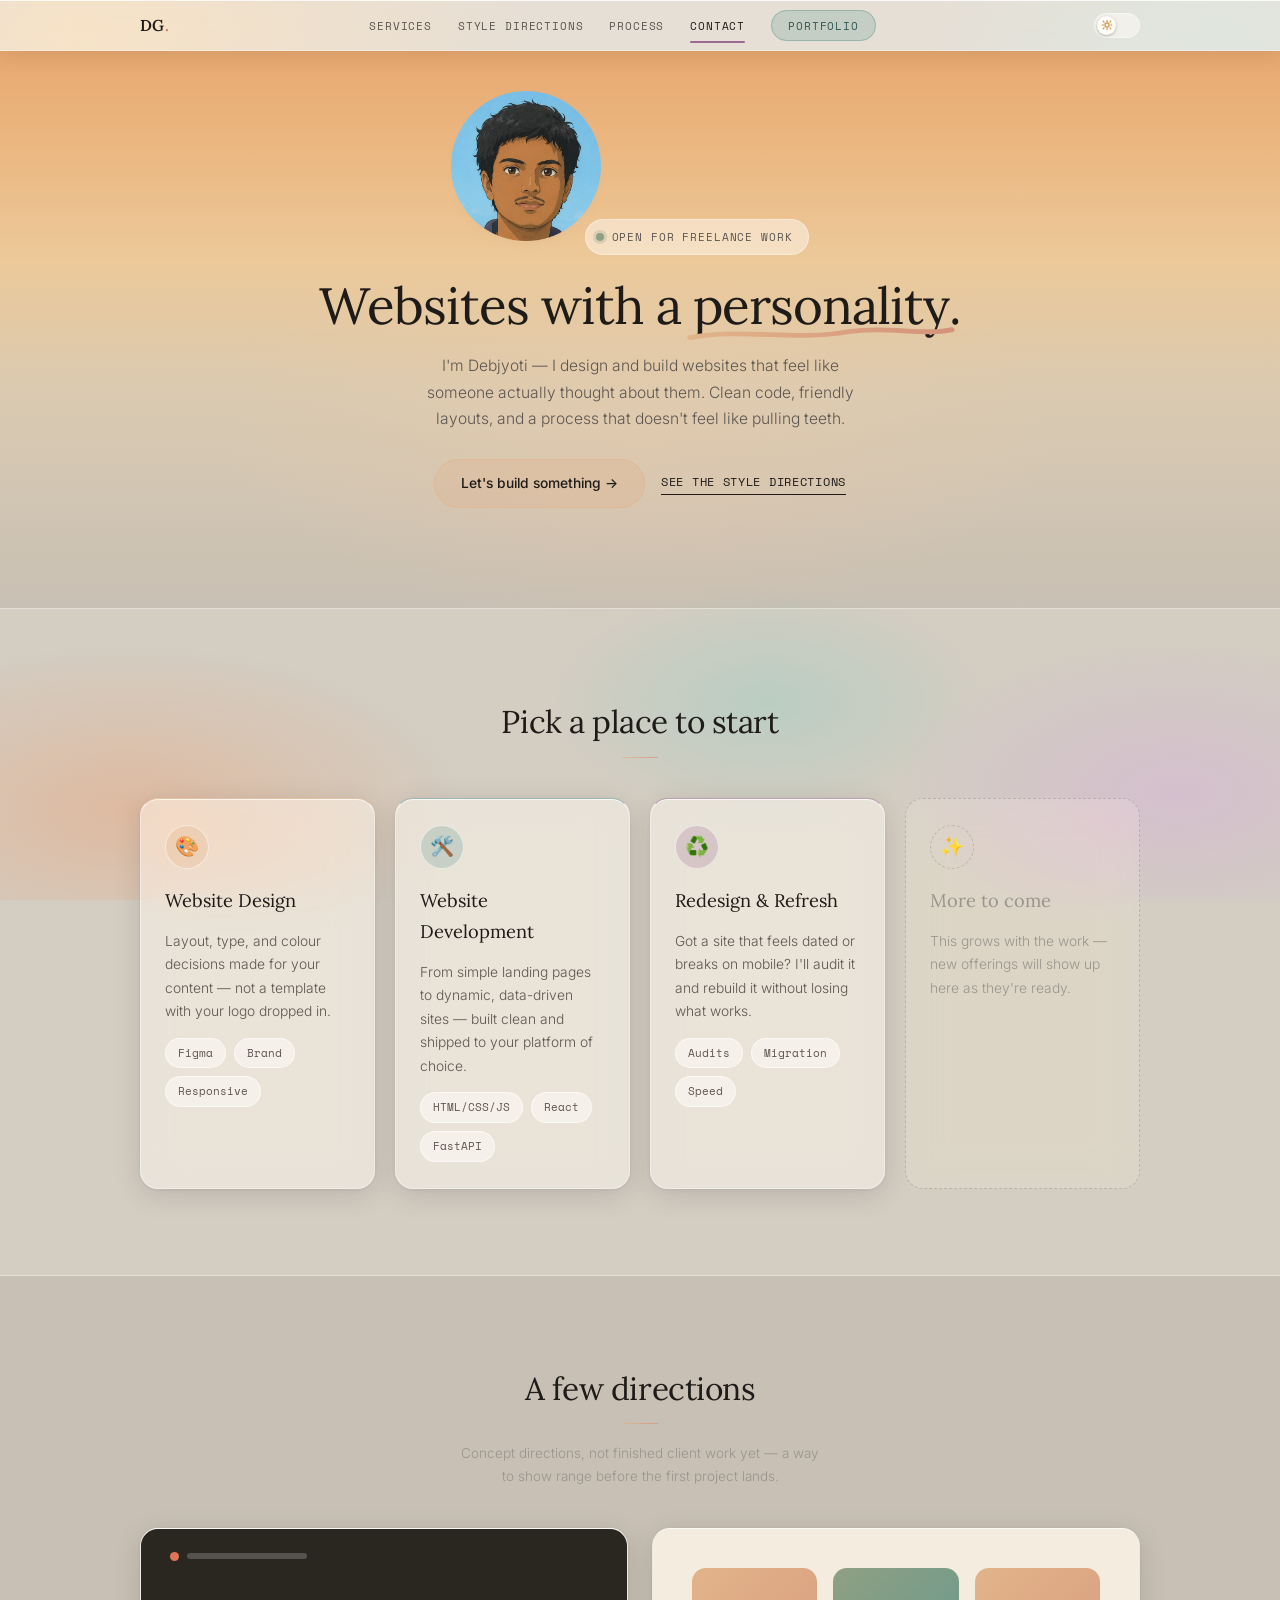
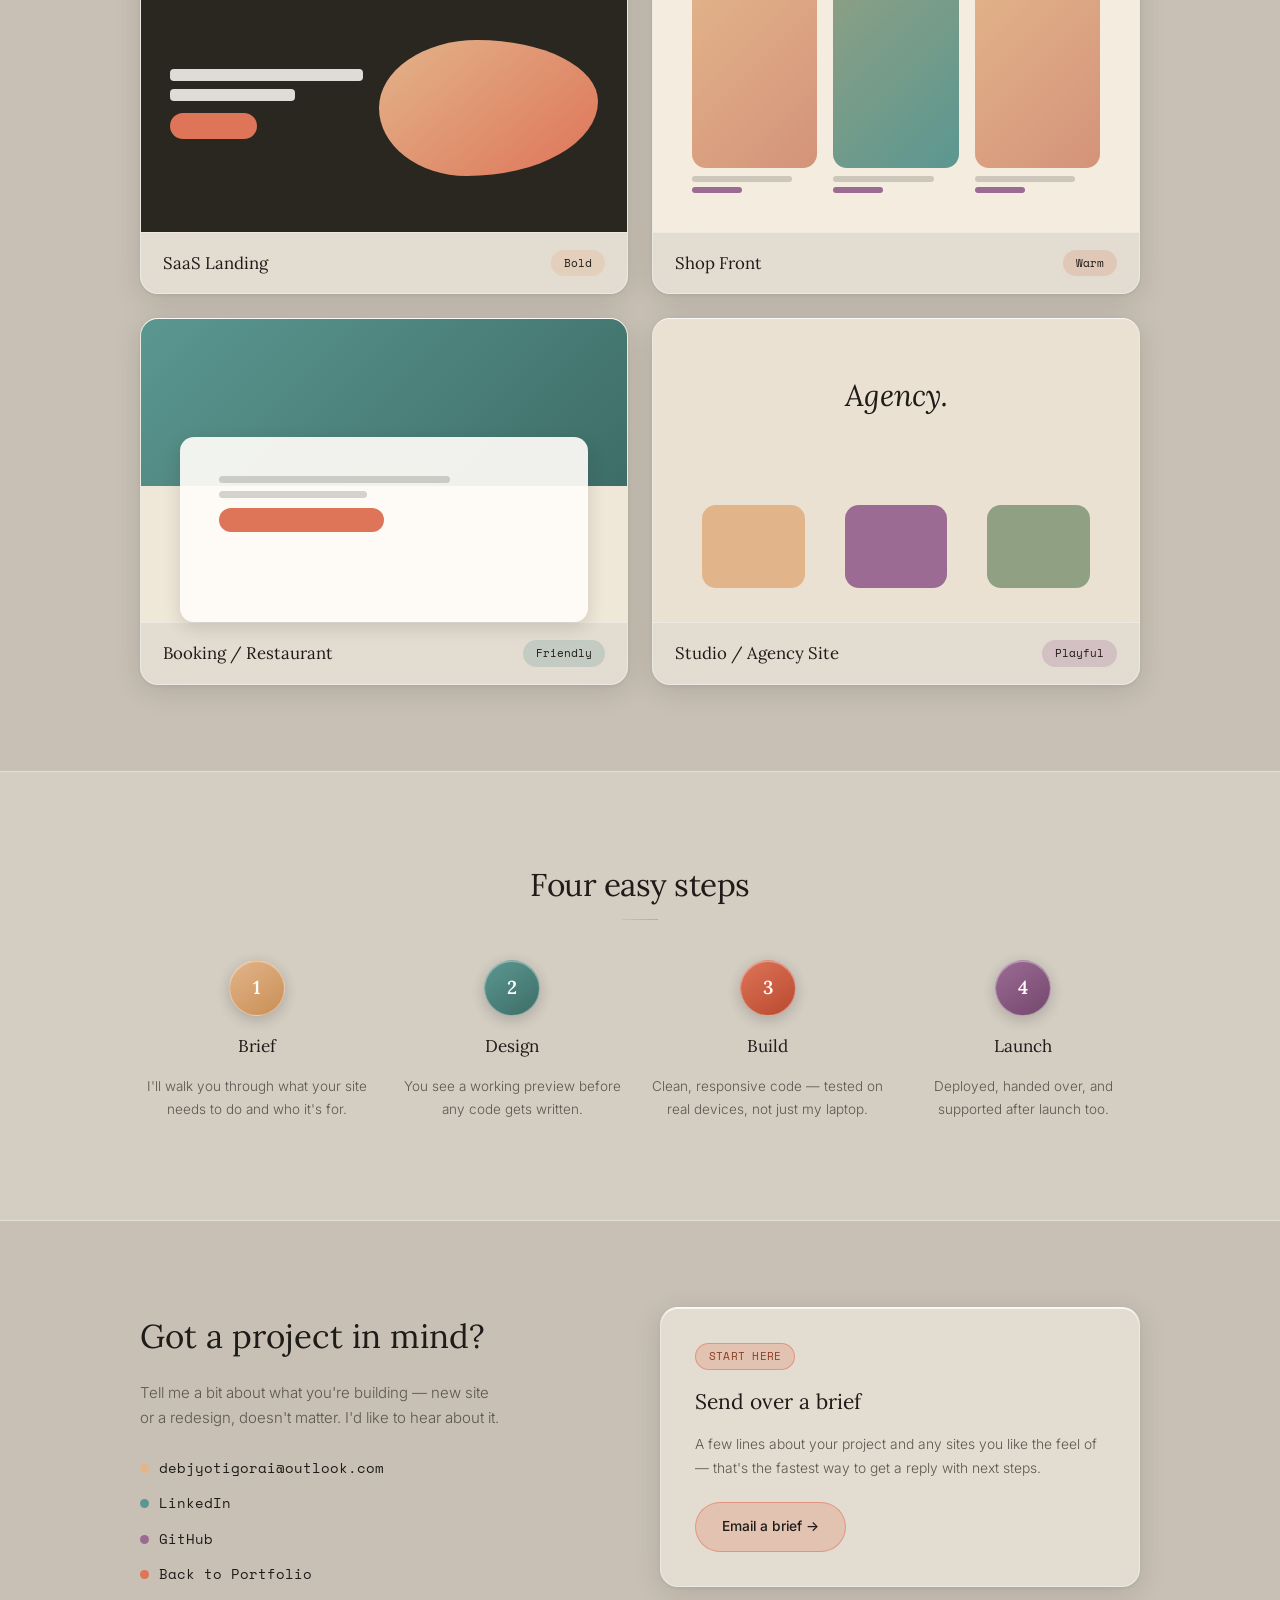
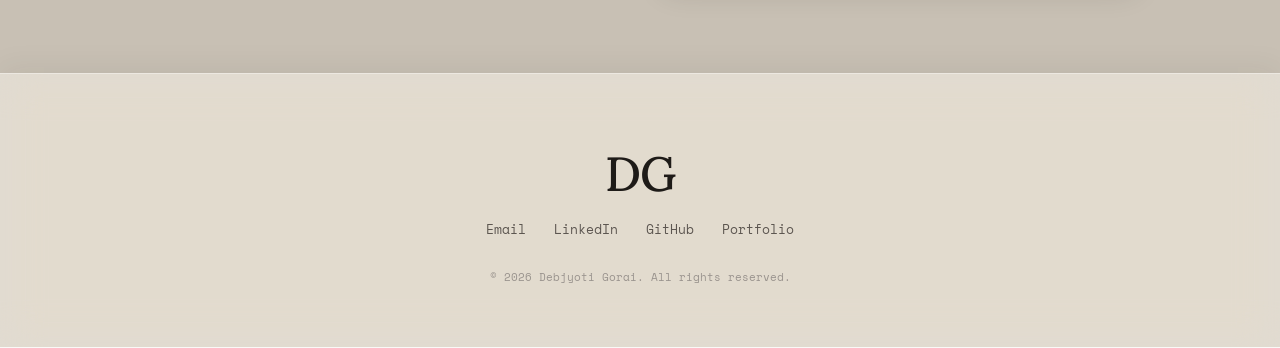
==== commit ff9279e8: "Add files via upload" ====
--- a/hire/index.html
+++ b/hire/index.html
@@ -71,12 +71,7 @@
     <header class="hero">
         <div class="container">
             <div class="hero-monogram reveal">
-                <svg viewBox="0 0 100 100" width="72" height="72">
-                    <path d="M20 78 L20 30 L50 22 L80 30 L80 78" fill="none" stroke="#5C5650" stroke-width="3.5" stroke-linecap="round" stroke-linejoin="round"/>
-                    <rect x="34" y="46" width="12" height="12" rx="2" fill="#E2B48A"/>
-                    <rect x="54" y="46" width="12" height="12" rx="2" fill="#5B9791"/>
-                    <rect x="44" y="62" width="12" height="16" rx="2" fill="#9B6B94"/>
-                </svg>
+                <img src="../images/my_avatar.png" alt="Debjyoti_Gorai_img" width="150">
             </div>
             <span class="hero-eyebrow reveal"><span class="dot"></span>Open for freelance work</span>
             <h1 class="reveal">
